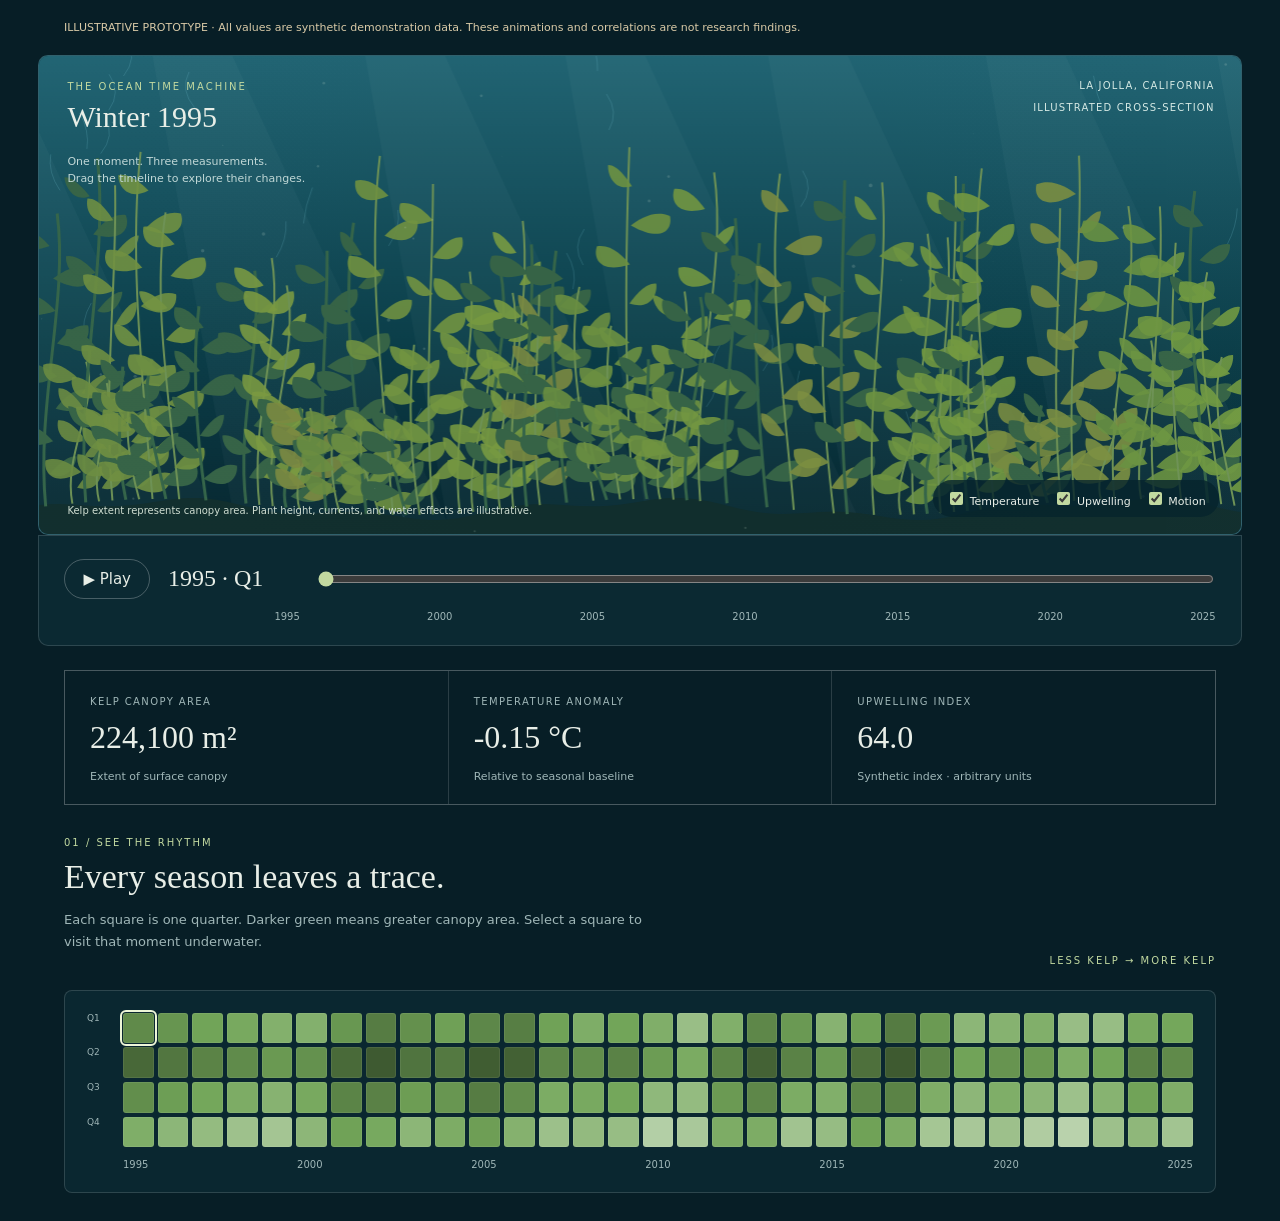
==== ocean-embed.html @ 0cb13c09 "Add standalone ocean and relationships explorer embeds" ====
<!doctype html>
<html lang="en">
<head>
  <meta charset="utf-8">
  <meta name="viewport" content="width=device-width,initial-scale=1">
  <meta name="description" content="Ocean time machine: illustrative La Jolla kelp explorer with synthetic demonstration data.">
  <title>Ocean time machine | La Jolla Kelp Explorer</title>
  <link rel="stylesheet" href="src/styles.css">
  <script src="src/main.js" defer></script>
</head>
<body class="embed-page embed-ocean">
<div class="notice" id="notice">ILLUSTRATIVE PROTOTYPE · All values are synthetic demonstration data. These animations and correlations are not research findings.</div>
<main aria-label="Ocean time machine">
<div id="explore" class="scene-wrap"><canvas id="ocean" aria-label="Illustrative underwater kelp scene controlled by the selected quarter" role="img"></canvas><div class="overlay"><div class="eyebrow">The ocean time machine</div><h2 id="sceneDate">Winter 1995</h2><p>One moment. Three measurements.<br>Drag the timeline to explore their changes.</p></div><div class="scene-meta">LA JOLLA, CALIFORNIA<br><br>ILLUSTRATED CROSS-SECTION</div><div class="scene-caption">Kelp extent represents canopy area. Plant height, currents, and water effects are illustrative.</div><div class="layer-controls"><label><input id="tempFx" type="checkbox" checked> Temperature</label><label><input id="upFx" type="checkbox" checked> Upwelling</label><label><input id="motion" type="checkbox" checked> Motion</label></div></div>
<div class="timeline"><div class="time-head"><button class="button" id="play" aria-label="Play timeline">▶ Play</button><strong id="date">1995 · Q1</strong><input id="time" type="range" min="0" max="123" value="0" aria-label="Selected year and quarter"></div><div class="years"><span>1995</span><span>2000</span><span>2005</span><span>2010</span><span>2015</span><span>2020</span><span>2025</span></div></div>
<div class="metrics" aria-live="polite"><div class="metric"><label>Kelp canopy area</label><div class="value" id="kelpVal"></div><small>Extent of surface canopy</small></div><div class="metric"><label>Temperature anomaly</label><div class="value" id="tempVal"></div><small>Relative to seasonal baseline</small></div><div class="metric"><label>Upwelling index</label><div class="value" id="upVal"></div><small id="upUnit">Synthetic index · arbitrary units</small></div></div>
<section class="content"><div class="section-head"><div><div class="eyebrow">01 / See the rhythm</div><h2>Every season leaves a trace.</h2><p class="sub">Each square is one quarter. Darker green means greater canopy area. Select a square to visit that moment underwater.</p></div><span class="eyebrow">LESS KELP → MORE KELP</span></div><div class="chartbox"><div class="heatrows"><div class="quarters"><span>Q1</span><span>Q2</span><span>Q3</span><span>Q4</span></div><div class="calendar" id="calendar"></div></div><div class="calyears"><span>1995</span><span>2000</span><span>2005</span><span>2010</span><span>2015</span><span>2020</span><span>2025</span></div></div></section>
</main>
</body>
</html>
---- src/styles.css ----
:root{--ink:#e8eee7;--muted:#9fb6b7;--line:#ffffff24;--lime:#c2d9a0}*{box-sizing:border-box}body{margin:0;background:#071e26;color:var(--ink);font:15px system-ui,sans-serif}button,select,input{font:inherit}a{color:inherit;text-decoration:none}header{height:78px;display:flex;align-items:center;justify-content:space-between;padding:0 5%;border-bottom:1px solid var(--line)}.brand{font-family:Georgia,serif;font-size:23px}.brand span{color:var(--lime)}nav{display:flex;gap:28px;font-size:12px;letter-spacing:.08em}.tag{font-size:10px;letter-spacing:.12em;border:1px solid #bcd39a70;padding:7px 10px;color:var(--lime);border-radius:30px}.intro{padding:48px 5% 28px;display:flex;align-items:end;justify-content:space-between;gap:25px}.eyebrow{text-transform:uppercase;letter-spacing:.2em;font-size:10px;color:var(--lime)}h1{font:clamp(40px,5vw,72px)/1.05 Georgia,serif;margin:15px 0}h1 em{color:#b9d5c5;font-weight:normal}.intro p{max-width:360px;color:var(--muted);line-height:1.7;font-size:13px}.notice{margin:0 5% 18px;color:#d9caa7;font-size:11px;line-height:1.5}.scene-wrap{margin:0 3%;position:relative;height:480px;border:1px solid #ffffff25;border-radius:10px;overflow:hidden;background:#0e4654}canvas{display:block;width:100%;height:100%}.overlay{position:absolute;top:25px;left:28px;pointer-events:none}.overlay h2{font:30px Georgia,serif;margin:8px 0}.overlay p{font-size:11px;color:#c0d7d6;max-width:260px;line-height:1.6}.scene-meta{position:absolute;right:26px;top:24px;font-size:10px;letter-spacing:.12em;text-align:right;color:#d5e9e4}.scene-caption{position:absolute;bottom:18px;left:28px;font-size:10px;color:#cfddd1;max-width:80%}.layer-controls{display:flex;gap:14px;position:absolute;right:22px;bottom:17px;background:#06242ccb;padding:9px 13px;border-radius:25px;font-size:11px}input{accent-color:var(--lime)}.timeline{margin:0 3%;padding:23px 25px;background:#0b2932;border:1px solid var(--line);border-top:0;border-radius:0 0 10px 10px}.time-head{display:flex;align-items:center;gap:18px}.time-head strong{font:24px Georgia,serif;min-width:130px}.time-head input{flex:1;min-width:30px}.button{background:transparent;color:var(--ink);border:1px solid #ffffff40;border-radius:25px;padding:10px 18px;cursor:pointer}.button:hover,.button.active{background:var(--lime);color:#122b2b}.years{display:flex;justify-content:space-between;padding:12px 0 0 210px;font-size:10px;color:var(--muted)}.metrics{display:grid;grid-template-columns:repeat(3,1fr);gap:1px;background:var(--line);margin:24px 5% 0;border:1px solid var(--line)}.metric{background:#071e26;padding:20px 25px}.metric label{font-size:10px;letter-spacing:.14em;color:var(--muted);text-transform:uppercase}.value{font:32px Georgia,serif;margin:10px 0}.metric small{font-size:11px;color:var(--muted)}section.content{padding:65px 5% 0}.section-head{display:flex;align-items:end;justify-content:space-between;gap:20px;margin-bottom:24px}h2{font:34px Georgia,serif;margin:10px 0}p.sub{color:var(--muted);font-size:13px;max-width:600px;line-height:1.7}.tabs{display:flex;gap:8px;flex-wrap:wrap}.tabs .button{font-size:11px;padding:9px 14px}.chartbox{border:1px solid var(--line);border-radius:8px;background:#0a2730;padding:22px}.chartbox svg{display:block;width:100%;height:auto}.legend{display:flex;gap:20px;color:var(--muted);font-size:11px;margin:12px 0}.dot{display:inline-block;width:8px;height:8px;border-radius:50%;margin-right:5px}.calendar{display:grid;grid-template-columns:repeat(31,1fr);gap:4px}.calcell{aspect-ratio:1;border:1px solid #ffffff12;border-radius:3px;cursor:pointer;padding:0}.calcell:hover,.calcell.selected{outline:2px solid #edf6d7;outline-offset:1px}.heatrows{display:grid;grid-template-columns:26px 1fr;gap:10px;align-items:center}.quarters{display:grid;grid-template-rows:repeat(4,1fr);gap:4px;font-size:9px;color:var(--muted);height:100%}.calyears{display:flex;justify-content:space-between;font-size:10px;color:var(--muted);margin:12px 0 0 36px}.twocol{display:grid;grid-template-columns:1.2fr 1fr;gap:25px}.controls{display:flex;flex-direction:column;gap:15px;align-items:start;padding:18px}select{background:#0d303a;color:var(--ink);border:1px solid #ffffff40;border-radius:6px;padding:10px;max-width:100%}.stat{font:48px Georgia,serif;color:var(--lime)}.controls label{font-size:12px;color:var(--muted)}.method{display:grid;grid-template-columns:1fr 1fr;gap:40px;border-top:1px solid var(--line);padding-top:30px}.method p,.method li{font-size:13px;line-height:1.8;color:var(--muted)}footer{margin:60px 5% 0;padding:25px 0;border-top:1px solid var(--line);font-size:11px;color:var(--muted);display:flex;justify-content:space-between}.import{display:flex;gap:12px;align-items:center;flex-wrap:wrap;margin-top:20px}.status{font-size:12px;color:var(--lime)}:focus-visible{outline:2px solid #e2f7b4;outline-offset:4px}@media(max-width:700px){header{height:65px}nav{gap:14px}nav a:last-child{display:none}.tag{font-size:8px}.intro{padding-top:30px;display:block}.intro p{max-width:100%}.scene-wrap{height:420px}.scene-meta{display:none}.layer-controls{left:15px;right:auto;bottom:45px}.overlay{left:20px}.scene-caption{left:20px;font-size:9px}.time-head{gap:8px;flex-wrap:wrap}.time-head strong{font-size:19px;min-width:104px}.time-head input{flex-basis:50%}.years{padding-left:0}.metrics{margin:20px 3% 0}.metric{padding:14px 10px}.value{font-size:23px}.metric label{font-size:8px}.metric small{font-size:9px}.twocol,.method{grid-template-columns:1fr}.section-head{display:block}.calendar{gap:2px}.chartbox{padding:12px}h2{font-size:28px}footer{gap:20px}.quarters{font-size:8px}}

/* Stack date layers so interrupted crossfades retain their current opacity. */
.date-fade{display:inline-grid}
.date-fade>span{grid-area:1 / 1;white-space:nowrap}
.value{font-variant-numeric:tabular-nums}

/* Standalone Google Sites embeds share the explorer's components. */
.embed-page{padding:20px 0 28px}
.embed-page section.content{padding-top:32px}
.embed-page .timeline{border-top:1px solid var(--line)}
.embed-page .twocol{grid-template-columns:minmax(0,1.2fr) minmax(0,1fr)}
.embed-page .twocol>*{min-width:0}
.embed-page .legend{flex-wrap:wrap;gap:10px 20px}
.embed-motion{font-size:12px;white-space:nowrap}
@media(max-width:700px){
  .embed-page .twocol{grid-template-columns:minmax(0,1fr)}
  .embed-page .metrics{grid-template-columns:minmax(0,1fr)}
  .embed-page .metric{padding:16px}
  .embed-page .layer-controls{left:10px;right:10px;justify-content:center;gap:8px;padding:9px 6px}
  .embed-page .time-head input[type=range]{flex-basis:100%;width:100%}
  .embed-page .heatrows{grid-template-columns:18px minmax(0,1fr);gap:6px}
  .embed-page .controls{padding:8px 0}
}
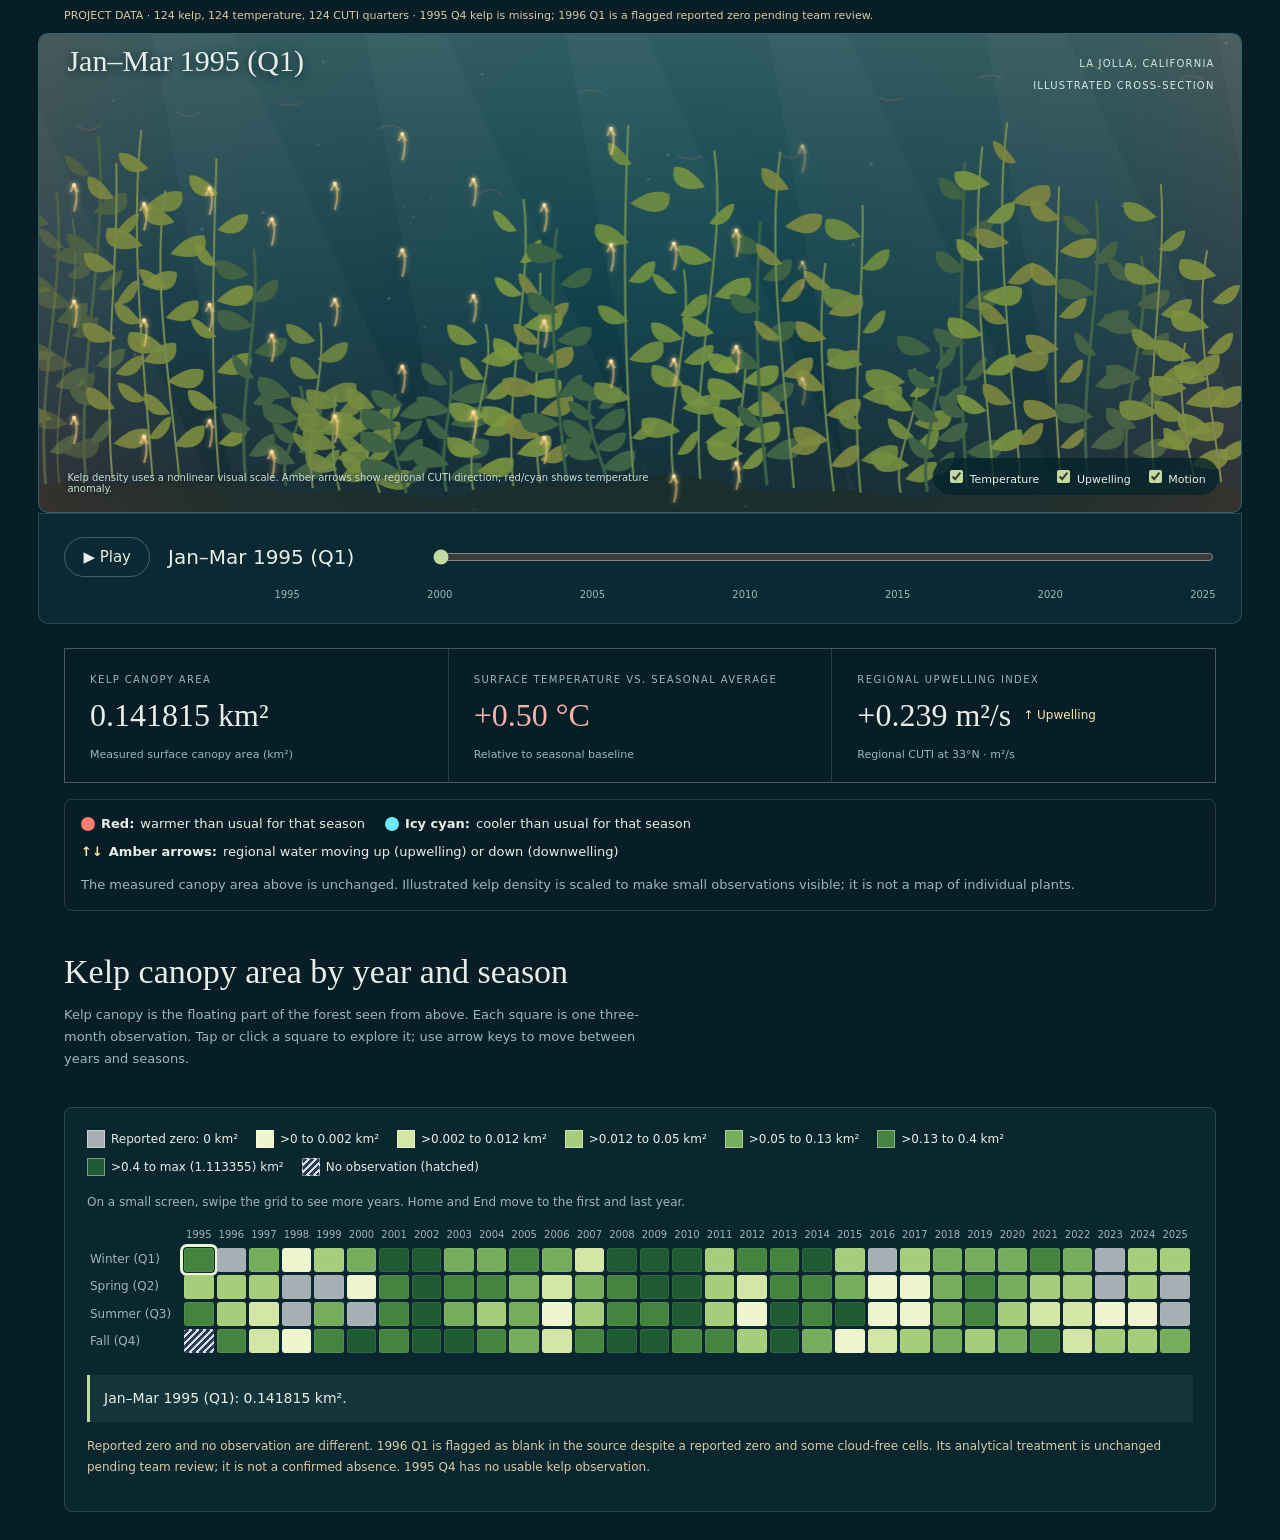
==== commit a3d5eff8: "updated readability" ====
--- a/ocean-embed.html
+++ b/ocean-embed.html
@@ -3,18 +3,37 @@
 <head>
   <meta charset="utf-8">
   <meta name="viewport" content="width=device-width,initial-scale=1">
-  <meta name="description" content="Ocean time machine: illustrative La Jolla kelp explorer with synthetic demonstration data.">
+  <meta name="description" content="La Jolla kelp, seasonal temperature anomalies, and regional CUTI from project CSV observations.">
   <title>Ocean time machine | La Jolla Kelp Explorer</title>
   <link rel="stylesheet" href="src/styles.css">
   <script src="src/main.js" defer></script>
 </head>
 <body class="embed-page embed-ocean">
-<div class="notice" id="notice">ILLUSTRATIVE PROTOTYPE · All values are synthetic demonstration data. These animations and correlations are not research findings.</div>
+<div class="notice" id="notice" role="status">Loading project CSV observations...</div>
 <main aria-label="Ocean time machine">
-<div id="explore" class="scene-wrap"><canvas id="ocean" aria-label="Illustrative underwater kelp scene controlled by the selected quarter" role="img"></canvas><div class="overlay"><div class="eyebrow">The ocean time machine</div><h2 id="sceneDate">Winter 1995</h2><p>One moment. Three measurements.<br>Drag the timeline to explore their changes.</p></div><div class="scene-meta">LA JOLLA, CALIFORNIA<br><br>ILLUSTRATED CROSS-SECTION</div><div class="scene-caption">Kelp extent represents canopy area. Plant height, currents, and water effects are illustrative.</div><div class="layer-controls"><label><input id="tempFx" type="checkbox" checked> Temperature</label><label><input id="upFx" type="checkbox" checked> Upwelling</label><label><input id="motion" type="checkbox" checked> Motion</label></div></div>
-<div class="timeline"><div class="time-head"><button class="button" id="play" aria-label="Play timeline">▶ Play</button><strong id="date">1995 · Q1</strong><input id="time" type="range" min="0" max="123" value="0" aria-label="Selected year and quarter"></div><div class="years"><span>1995</span><span>2000</span><span>2005</span><span>2010</span><span>2015</span><span>2020</span><span>2025</span></div></div>
-<div class="metrics" aria-live="polite"><div class="metric"><label>Kelp canopy area</label><div class="value" id="kelpVal"></div><small>Extent of surface canopy</small></div><div class="metric"><label>Temperature anomaly</label><div class="value" id="tempVal"></div><small>Relative to seasonal baseline</small></div><div class="metric"><label>Upwelling index</label><div class="value" id="upVal"></div><small id="upUnit">Synthetic index · arbitrary units</small></div></div>
-<section class="content"><div class="section-head"><div><div class="eyebrow">01 / See the rhythm</div><h2>Every season leaves a trace.</h2><p class="sub">Each square is one quarter. Darker green means greater canopy area. Select a square to visit that moment underwater.</p></div><span class="eyebrow">LESS KELP → MORE KELP</span></div><div class="chartbox"><div class="heatrows"><div class="quarters"><span>Q1</span><span>Q2</span><span>Q3</span><span>Q4</span></div><div class="calendar" id="calendar"></div></div><div class="calyears"><span>1995</span><span>2000</span><span>2005</span><span>2010</span><span>2015</span><span>2020</span><span>2025</span></div></div></section>
+<div id="explore" class="scene-wrap"><canvas id="ocean" aria-label="Illustrative underwater kelp scene controlled by the selected quarter" role="img"></canvas><div id="kelpObservation" class="observation-state" hidden>No observation<br><small>Kelp data unavailable for this quarter</small></div><div class="overlay"><h2 id="sceneDate">Loading date...</h2></div><div class="scene-meta">LA JOLLA, CALIFORNIA<br><br>ILLUSTRATED CROSS-SECTION</div><div class="scene-caption">Kelp density uses a nonlinear visual scale. Amber arrows show regional CUTI direction; red/cyan shows temperature anomaly.</div><div class="layer-controls"><label><input id="tempFx" type="checkbox" checked> Temperature</label><label><input id="upFx" type="checkbox" checked> Upwelling</label><label><input id="motion" type="checkbox" checked> Motion</label></div></div>
+<div class="timeline"><div class="time-head"><button class="button" id="play" aria-label="Play timeline">▶ Play</button><strong id="date">Loading date...</strong><input id="time" type="range" min="0" max="123" value="0" aria-label="Selected year and quarter"></div><div class="years"><span>1995</span><span>2000</span><span>2005</span><span>2010</span><span>2015</span><span>2020</span><span>2025</span></div></div>
+<div class="metrics" aria-live="polite"><div class="metric"><label>Kelp canopy area</label><div class="value" id="kelpVal"></div><small>Measured surface canopy area (km&sup2;)</small></div><div class="metric"><label>Surface temperature vs. seasonal average</label><div class="value" id="tempVal"></div><small>Relative to seasonal baseline</small></div><div class="metric"><label>Regional upwelling index</label><div class="transport-reading"><div class="value" id="upVal"></div><span id="currentLabel" class="current-label"></span></div><small id="upUnit">Regional water transport at 33&deg;N</small></div></div>
+<aside class="scene-key" aria-label="How to read the scene">
+ <span><i class="key-mark warm"></i><strong>Red:</strong> warmer than usual for that season</span>
+ <span><i class="key-mark cold"></i><strong>Icy cyan:</strong> cooler than usual for that season</span>
+ <span><i class="key-mark current">&uarr;&darr;</i><strong>Amber arrows:</strong> regional water moving up (upwelling) or down (downwelling)</span>
+ <p>The measured canopy area above is unchanged. Illustrated kelp density is scaled to make small observations visible; it is not a map of individual plants.</p>
+</aside>
+<section class="content" aria-labelledby="canopyTitle">
+  <div class="section-head"><div><h2 id="canopyTitle">Kelp canopy area by year and season</h2>
+  <p class="sub">Kelp canopy is the floating part of the forest seen from above. Each square is one three-month observation. Tap or click a square to explore it; use arrow keys to move between years and seasons.</p></div></div>
+  <div class="chartbox">
+    <div id="canopyLegend" class="canopy-legend" aria-label="Canopy color bands in square kilometres"></div>
+    <p class="chart-help">On a small screen, swipe the grid to see more years. Home and End move to the first and last year.</p>
+    <div class="heatmap-scroll" tabindex="0" role="region" aria-label="Scrollable canopy observations by year and season">
+      <div id="heatmapYears" class="heatmap-years" aria-hidden="true"></div>
+      <div class="heatrows"><div class="quarters"><span>Winter (Q1)</span><span>Spring (Q2)</span><span>Summer (Q3)</span><span>Fall (Q4)</span></div><div class="calendar" id="calendar"></div></div>
+    </div>
+    <p id="heatmapSelection" class="selection-detail" role="status"></p>
+    <p class="data-note">Reported zero and no observation are different. 1996 Q1 is flagged as blank in the source despite a reported zero and some cloud-free cells. Its analytical treatment is unchanged pending team review; it is not a confirmed absence. 1995 Q4 has no usable kelp observation.</p>
+  </div>
+</section>
 </main>
 </body>
 </html>
--- a/src/styles.css
+++ b/src/styles.css
@@ -23,3 +23,61 @@
   .embed-page .heatrows{grid-template-columns:18px minmax(0,1fr);gap:6px}
   .embed-page .controls{padding:8px 0}
 }
+
+/* The ocean embed opens directly on the scene, without an intro overlay. */
+.embed-ocean{padding-top:8px}
+.embed-ocean .notice{margin-bottom:8px}
+.embed-ocean .overlay{top:10px}
+.embed-ocean .overlay h2{margin:0;text-shadow:0 2px 8px #06262f}
+.transport-reading{display:flex;align-items:center;gap:12px;flex-wrap:wrap}
+.current-label{color:#ffe4af;font-size:12px;white-space:nowrap}
+.observation-state{position:absolute;left:50%;top:48%;transform:translate(-50%,-50%);width:max-content;max-width:85%;padding:12px 16px;border:1px solid #e9edde77;border-radius:8px;background:#06262fe8;color:var(--ink);text-align:center;pointer-events:none}
+.observation-state small{font-size:11px;color:var(--muted)}
+.embed-ocean .scene-caption{max-width:52%;text-shadow:0 1px 4px #06262f}
+@media(max-width:700px){
+ .embed-ocean .scene-caption{max-width:90%;bottom:12px;line-height:1.35}
+ .embed-ocean .layer-controls{bottom:66px}
+}
+
+/* Plain-language chart labels use real CSS pixels at every iframe width. */
+.time-head{flex-wrap:wrap}
+.time-head strong{font:20px system-ui,sans-serif;min-width:245px}
+.time-head input[type=range]{flex:1 1 180px}
+.scene-key{margin:16px 5% 0;padding:14px 16px;border:1px solid var(--line);border-radius:8px;font-size:13px;line-height:1.6;display:flex;flex-wrap:wrap;gap:8px 20px}
+.scene-key>span{display:flex;gap:6px;align-items:center;flex-wrap:wrap}
+.scene-key p{margin:4px 0 0;width:100%;color:var(--muted)}
+.key-mark{display:inline-block;width:14px;height:14px;border-radius:50%;flex-shrink:0}
+.key-mark.warm{background:#ff7c71}.key-mark.cold{background:#6fe7ff}
+.key-mark.current{color:#ffe4af;width:auto;height:auto;font-style:normal;font-weight:bold}
+.canopy-legend{display:flex;flex-wrap:wrap;gap:10px 18px;font-size:12px;line-height:1.5;margin-bottom:16px}
+.canopy-legend>span{display:flex;align-items:center;gap:6px}
+.canopy-swatch{width:18px;height:18px;border:1px solid #ffffff66;display:inline-block;flex-shrink:0}
+.calcell.zero,.canopy-swatch.zero{background:#a5afb4}
+.calcell.missing,.canopy-swatch.missing{background:repeating-linear-gradient(135deg,#283b52 0 3px,#d6dce4 3px 5px)}
+.heatmap-scroll{overflow-x:auto;padding:4px 3px 8px;scrollbar-color:var(--lime) #12353b}
+.heatmap-years{display:grid;grid-template-columns:repeat(31,minmax(0,1fr));gap:3px;margin:0 0 8px 94px;min-width:834px;font-size:10px;color:var(--muted);text-align:center}
+.heatrows,.embed-page .heatrows{grid-template-columns:84px minmax(0,1fr);gap:10px;min-width:928px}
+.quarters{position:sticky;left:0;z-index:1;background:#0a2730;font-size:12px;grid-template-rows:repeat(4,1fr)}
+.quarters>span{display:flex;align-items:center}
+.calendar{gap:3px}.calcell{min-height:24px;aspect-ratio:auto;touch-action:manipulation}
+.calcell.selected{outline-width:3px}
+.selection-detail{font-size:14px;line-height:1.7;padding:12px 14px;background:#14353b;border-left:3px solid var(--lime);overflow-wrap:anywhere}
+.chart-help,.data-note{font-size:12px;line-height:1.7;color:var(--muted)}
+.data-note{color:#d9caa7}
+.scatter-controls{display:grid;grid-template-columns:repeat(2,minmax(0,1fr));gap:16px;margin-bottom:20px}
+.scatter-controls label{font-size:13px;line-height:1.5;color:var(--muted);min-width:0}
+.scatter-controls select{display:block;width:100%;margin-top:6px;font-size:14px}
+.takeaway{font-size:17px;line-height:1.6;color:#edf6d7}
+.correlation-numbers{display:flex;gap:12px 24px;flex-wrap:wrap;font-size:13px;color:var(--lime)}
+.chartbox svg{max-width:100%}
+@media(max-width:700px){
+ .scatter-controls{grid-template-columns:minmax(0,1fr)}
+ .time-head strong{font-size:16px;min-width:0;white-space:normal}
+ .scene-wrap .overlay h2{font-size:22px;max-width:270px}
+ .scene-key{margin-left:3%;margin-right:3%}
+ .scene-key>span{display:block}
+ .key-mark{margin-right:6px}
+ .embed-page .heatrows{gap:10px}
+ .embed-page .chartbox{padding:12px}
+ .chartbox #scatter,.chartbox #series{min-width:0}
+}
